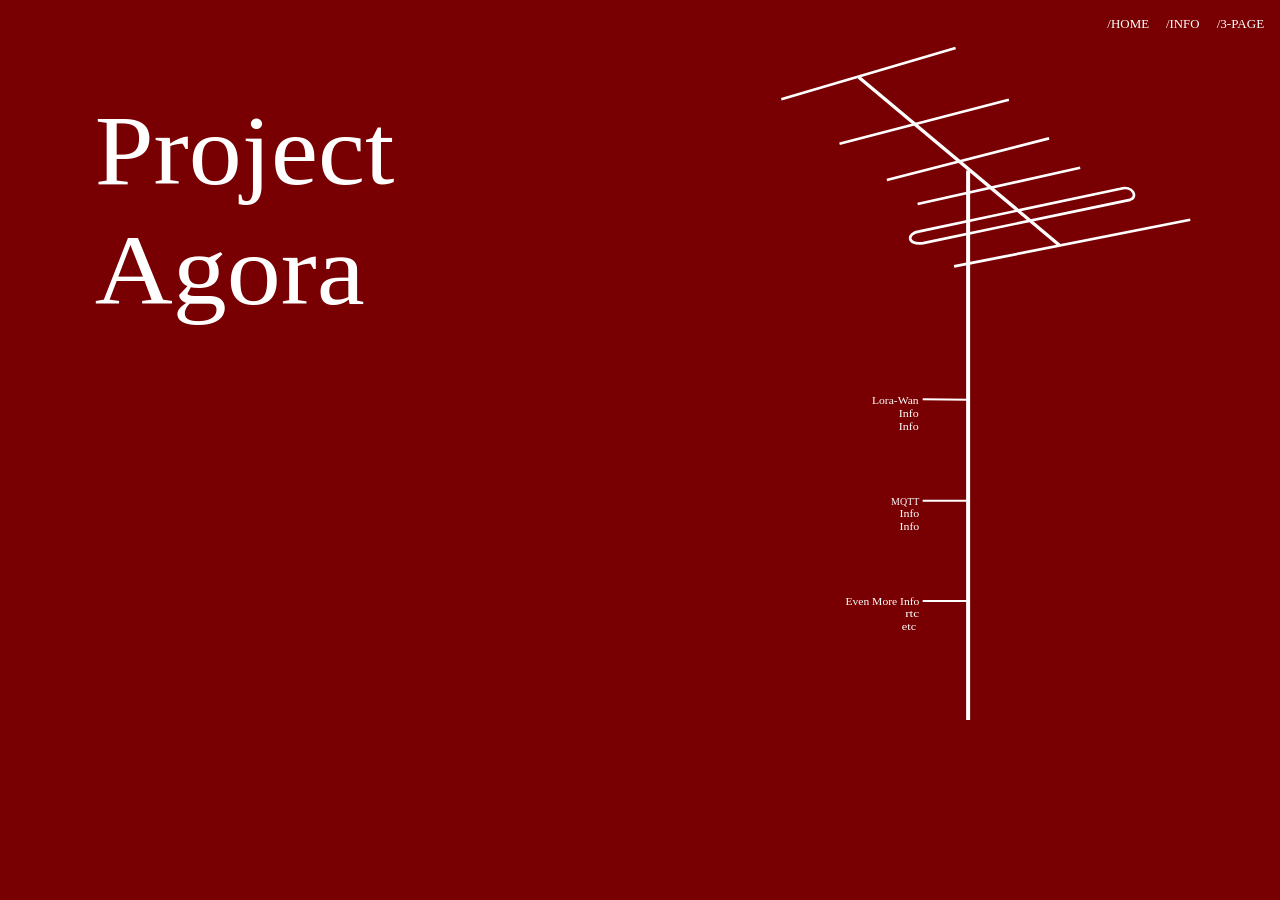
==== index.html @ 5cfa7a24 "sds" ====
<!doctype html>
<html lang="en">
  <head>
    <meta charset="UTF-8" />
    <meta name="viewport" content="width=device-width, initial-scale=1.0" />
    <title>Project Agora</title>
    <link rel="stylesheet" href="styles.css" />
  </head>
  <body class="page-home">
    <main class="stage">
      <section class="design-screen" aria-label="Project Agora home">
        <img class="screen-art desktop-art" src="assets/penpot/home-desktop.svg" alt="" aria-hidden="true" />
        <img class="screen-art mobile-art" src="assets/penpot/home-mobile.svg" alt="" aria-hidden="true" />

        <a class="screen-link desktop-link home-desktop-link home-link-home" href="index.html" aria-label="Home"></a>
        <a class="screen-link desktop-link home-desktop-link home-link-info" href="data-view.html" aria-label="Info"></a>
        <a class="screen-link desktop-link home-desktop-link home-link-more" href="more.html" aria-label="More Info"></a>
        <a class="screen-link desktop-link home-marker home-marker-one" href="data-view.html" aria-label="Lora-Wan Info"></a>
        <a class="screen-link desktop-link home-marker home-marker-two" href="data-view.html" aria-label="MQTT Info"></a>
        <a class="screen-link desktop-link home-marker home-marker-three" href="more.html" aria-label="Even More Info"></a>

        <a class="screen-link mobile-link home-mobile-link" href="index.html" aria-label="Home"></a>
        <a class="screen-link mobile-link home-mobile-marker home-mobile-marker-one" href="data-view.html" aria-label="Info"></a>
        <a class="screen-link mobile-link home-mobile-marker home-mobile-marker-two" href="more.html" aria-label="More Info"></a>
      </section>
    </main>
  </body>
</html>
---- styles.css ----
*,
*::before,
*::after {
  box-sizing: border-box;
}

html,
body {
  margin: 0;
  min-height: 100%;
}

body {
  overflow-x: hidden;
}

.stage {
  display: flex;
  min-height: 100vh;
  min-height: 100dvh;
  justify-content: center;
  align-items: flex-start;
  background: var(--page-background);
}

.design-screen {
  position: relative;
  flex: 0 0 auto;
  width: min(100vw, 1920px);
  aspect-ratio: 16 / 9;
  overflow: hidden;
  background: var(--page-background);
}

.screen-art {
  position: absolute;
  inset: 0;
  display: block;
  width: 100%;
  height: 100%;
}

.mobile-art,
.mobile-link {
  display: none;
}

.screen-link {
  position: absolute;
  z-index: 1;
  display: block;
  overflow: hidden;
  color: transparent;
  font-size: 0;
  text-decoration: none;
}

.screen-link:focus-visible {
  outline: 2px solid #fff;
  outline-offset: 2px;
}

.home-desktop-link {
  top: 1.7%;
  height: 2.8%;
}

.home-link-home {
  left: 86.5%;
  width: 3.5%;
}

.home-link-info {
  left: 91%;
  width: 3%;
}

.home-link-more {
  left: 95%;
  width: 4.5%;
}

.home-marker {
  left: 63.4%;
  width: 12%;
  height: 7%;
}

.home-marker-one {
  top: 53.8%;
}

.home-marker-two {
  top: 67.8%;
}

.home-marker-three {
  top: 81.8%;
}

.info-home-link {
  top: 1%;
  left: 2%;
  width: 35%;
  height: 17%;
}

.more-home-link {
  top: 7%;
  left: 2%;
  width: 34%;
  height: 23%;
}

.return-home-link {
  inset: 0;
}

body.page-home {
  --page-background: #790002;
}

body.page-info {
  --page-background: #004b00;
}

body.page-more {
  --page-background: #c45c00;
}

body.page-error {
  --page-background: #0000ff;
}

@media (max-width: 767px) {
  .design-screen {
    width: 100vw;
    max-width: none;
    aspect-ratio: 375 / 1080;
  }

  .desktop-art,
  .desktop-link {
    display: none;
  }

  .mobile-art,
  .mobile-link {
    display: block;
  }

  .home-mobile-link {
    top: 0.6%;
    left: 76%;
    width: 20%;
    height: 3.3%;
  }

  .home-mobile-marker {
    left: 8%;
    width: 62%;
    height: 4%;
  }

  .home-mobile-marker-one {
    top: 53.3%;
  }

  .home-mobile-marker-two {
    top: 67.7%;
  }

  .info-mobile-home-link {
    top: 2.5%;
    left: 6%;
    width: 75%;
    height: 12%;
  }

  .more-mobile-home-link {
    top: 2%;
    left: 5%;
    width: 85%;
    height: 27%;
  }
}
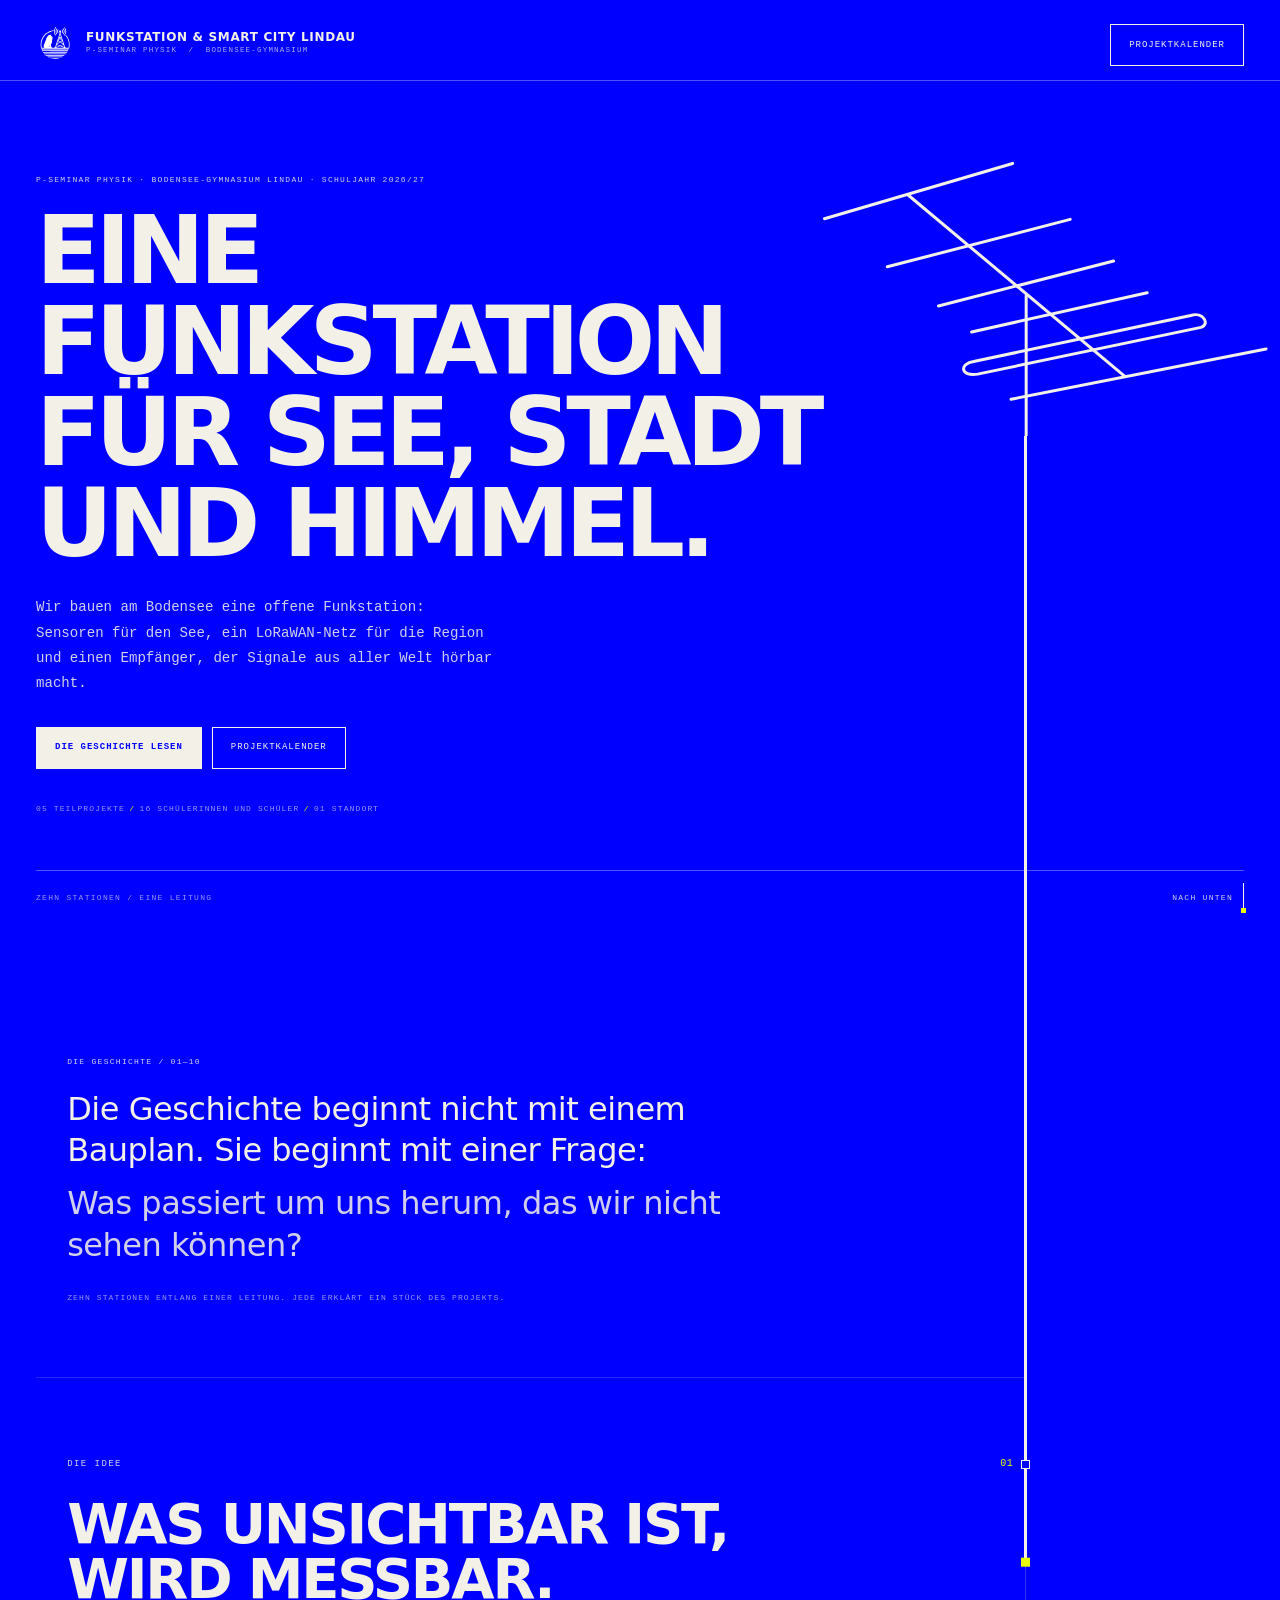
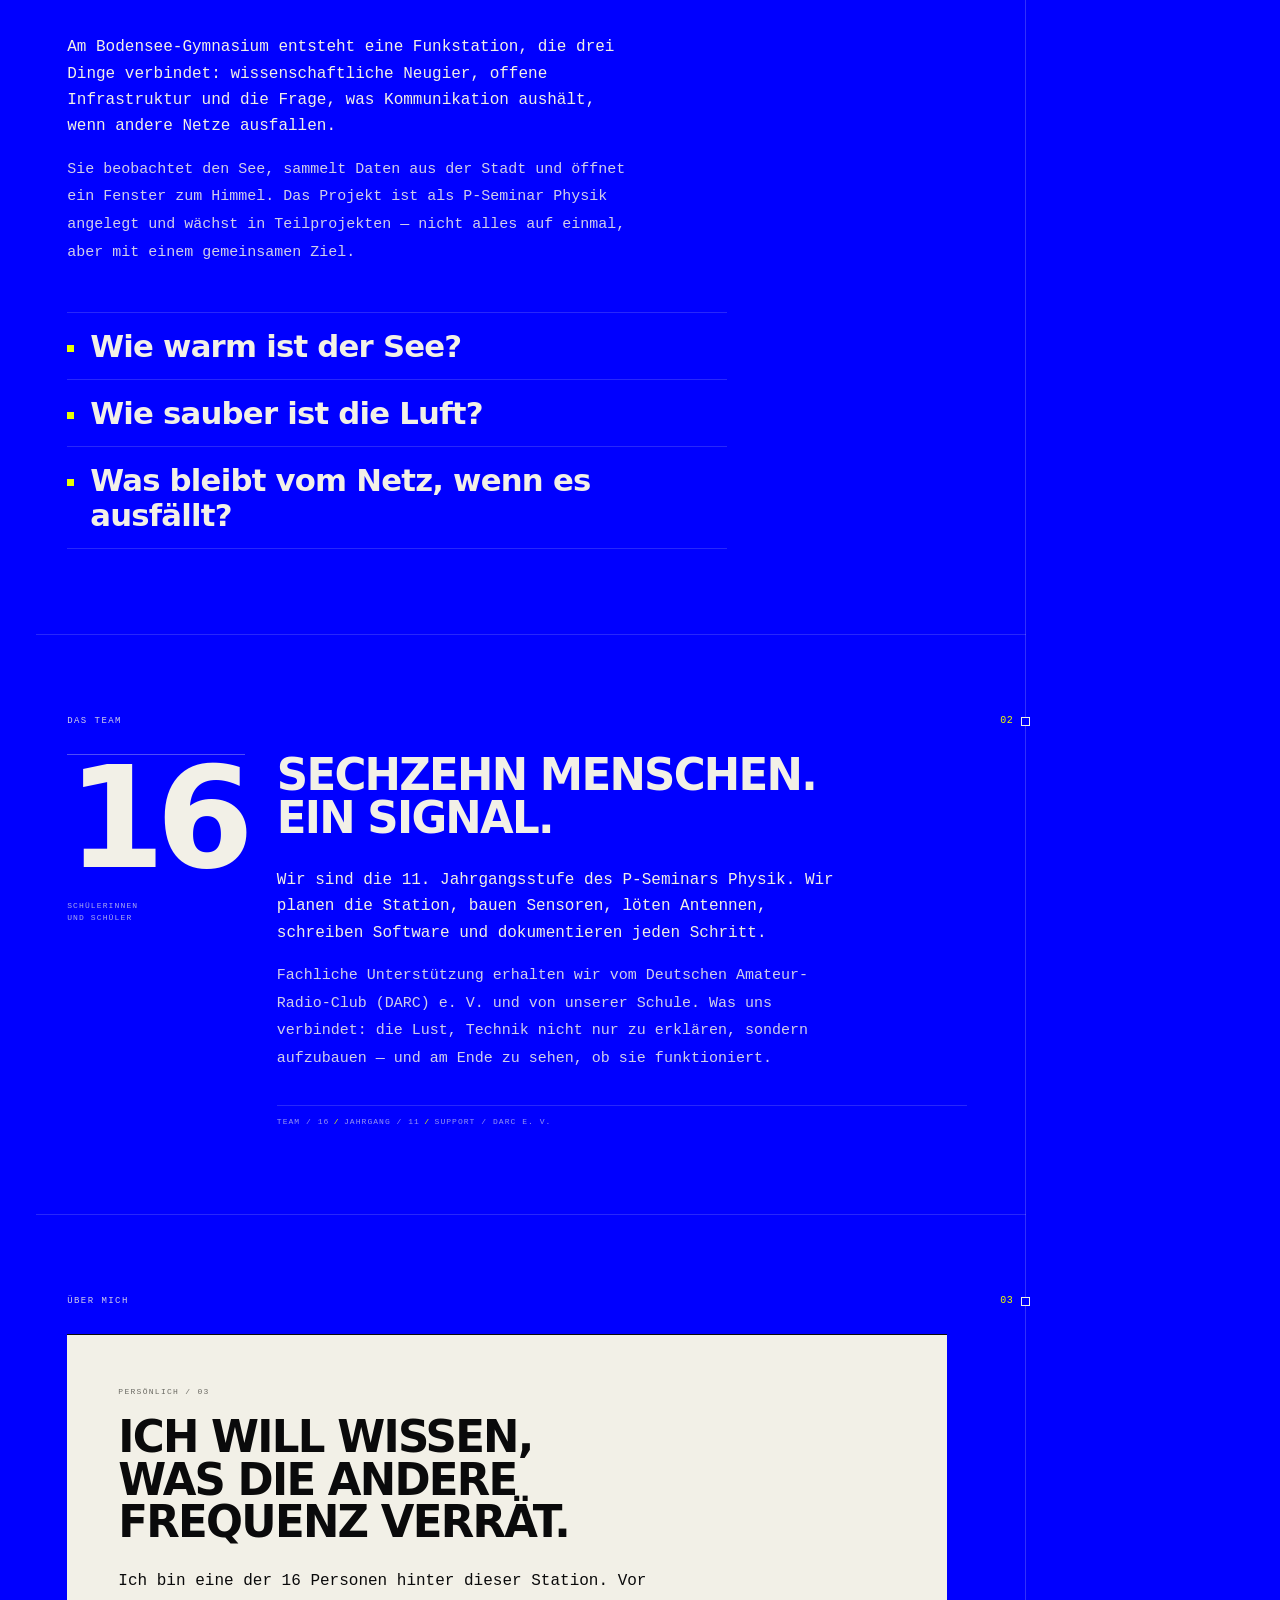
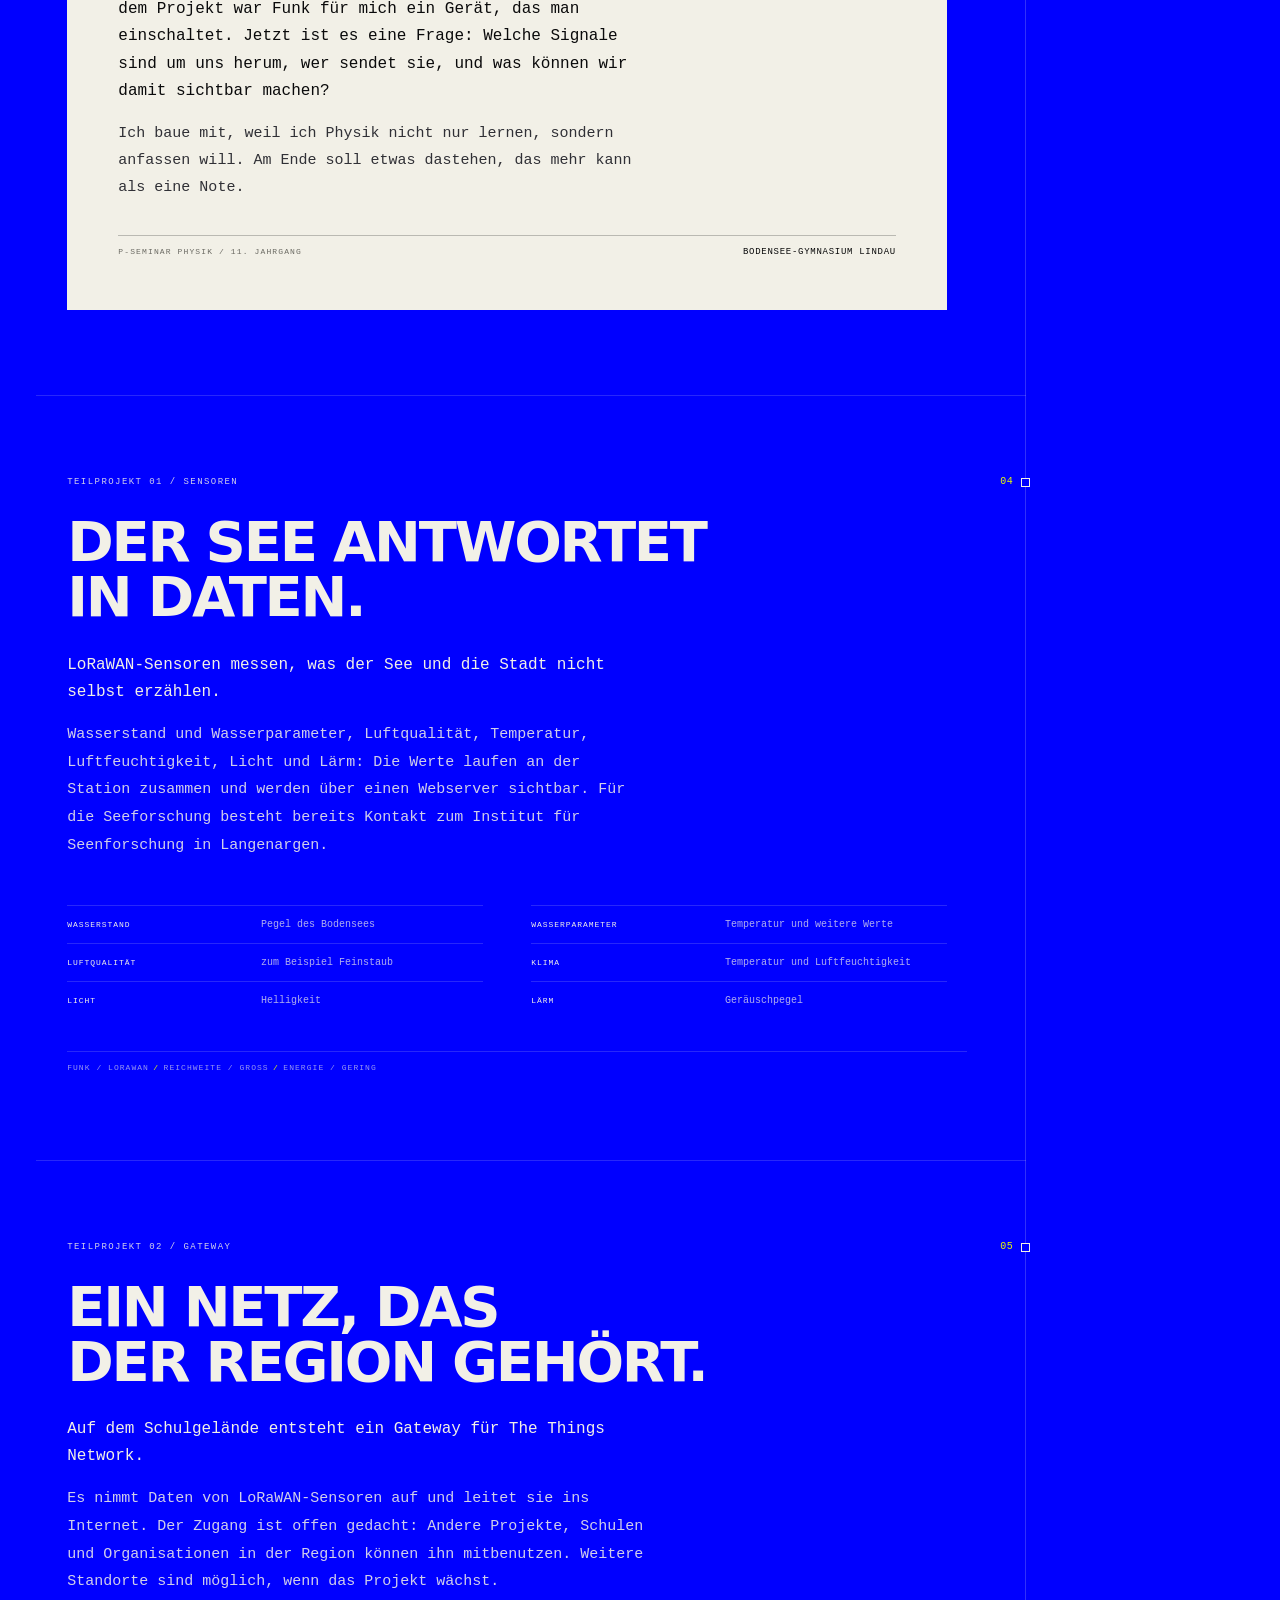
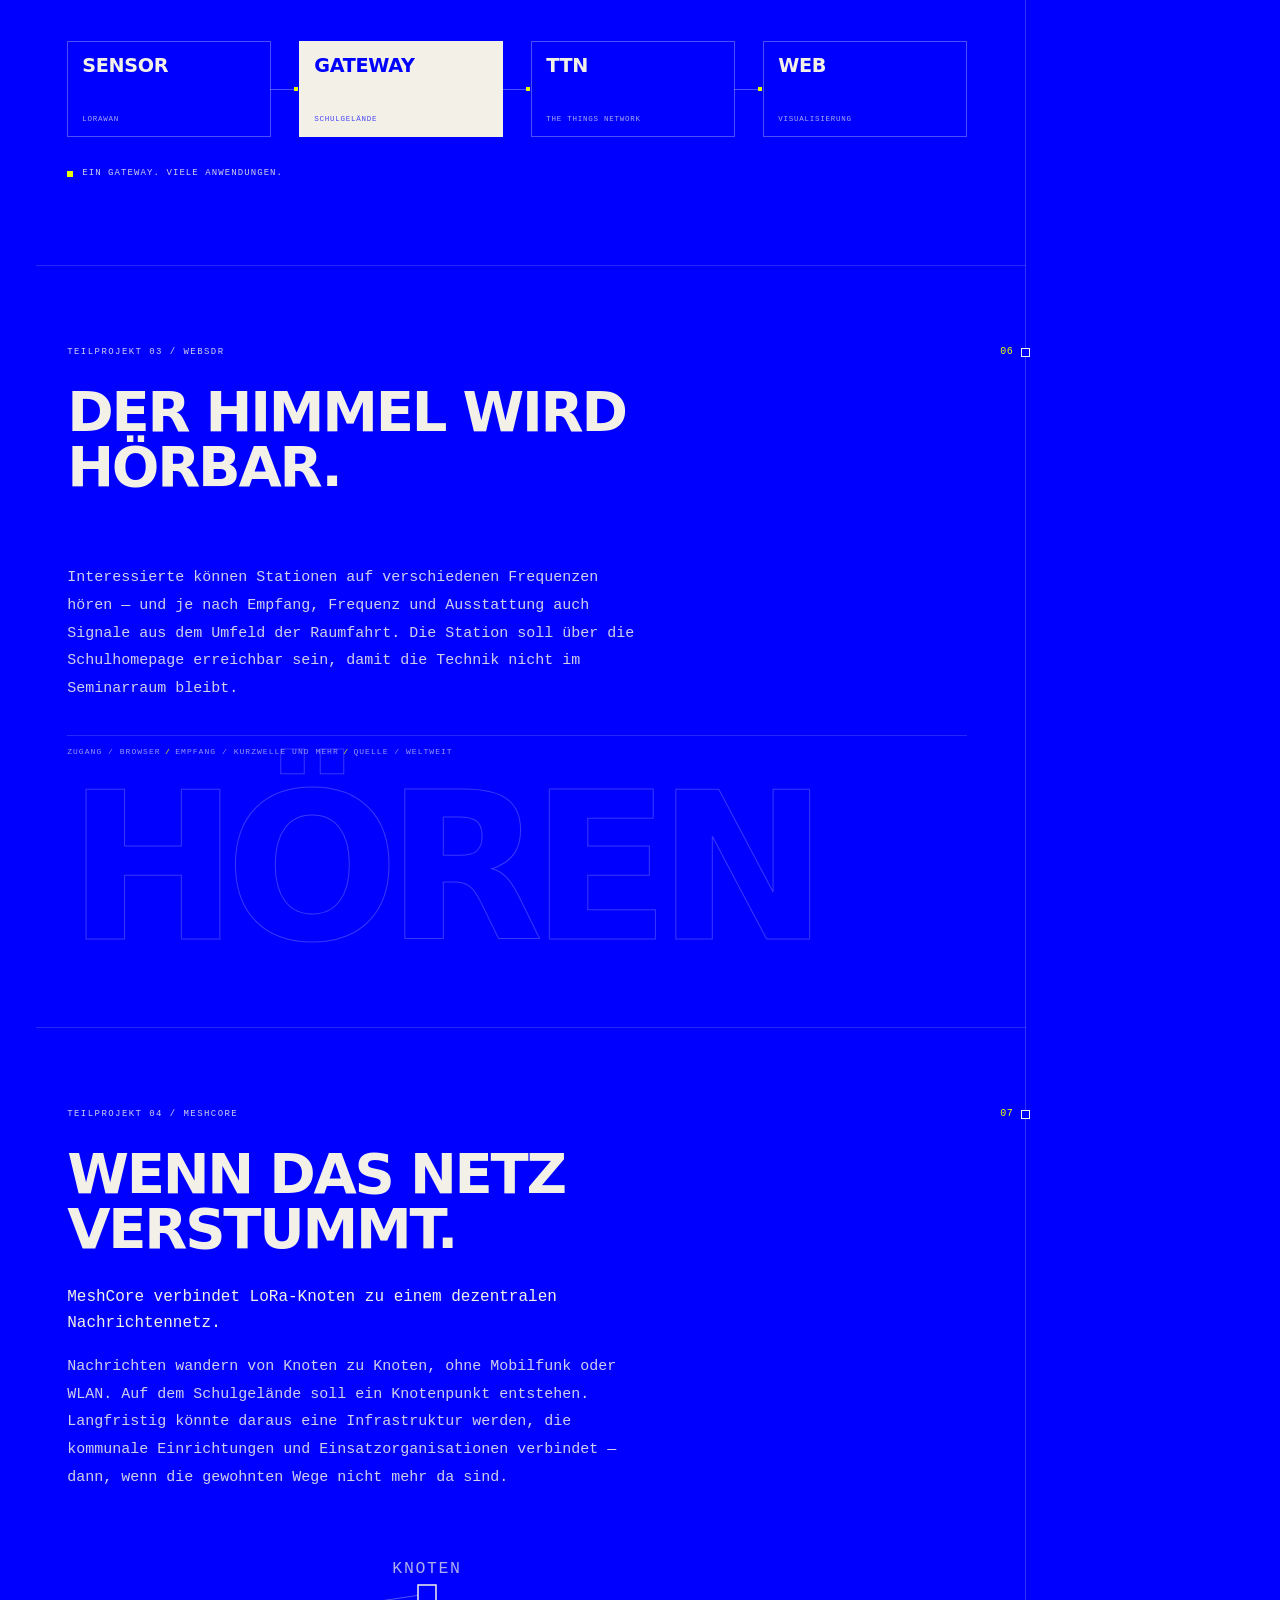
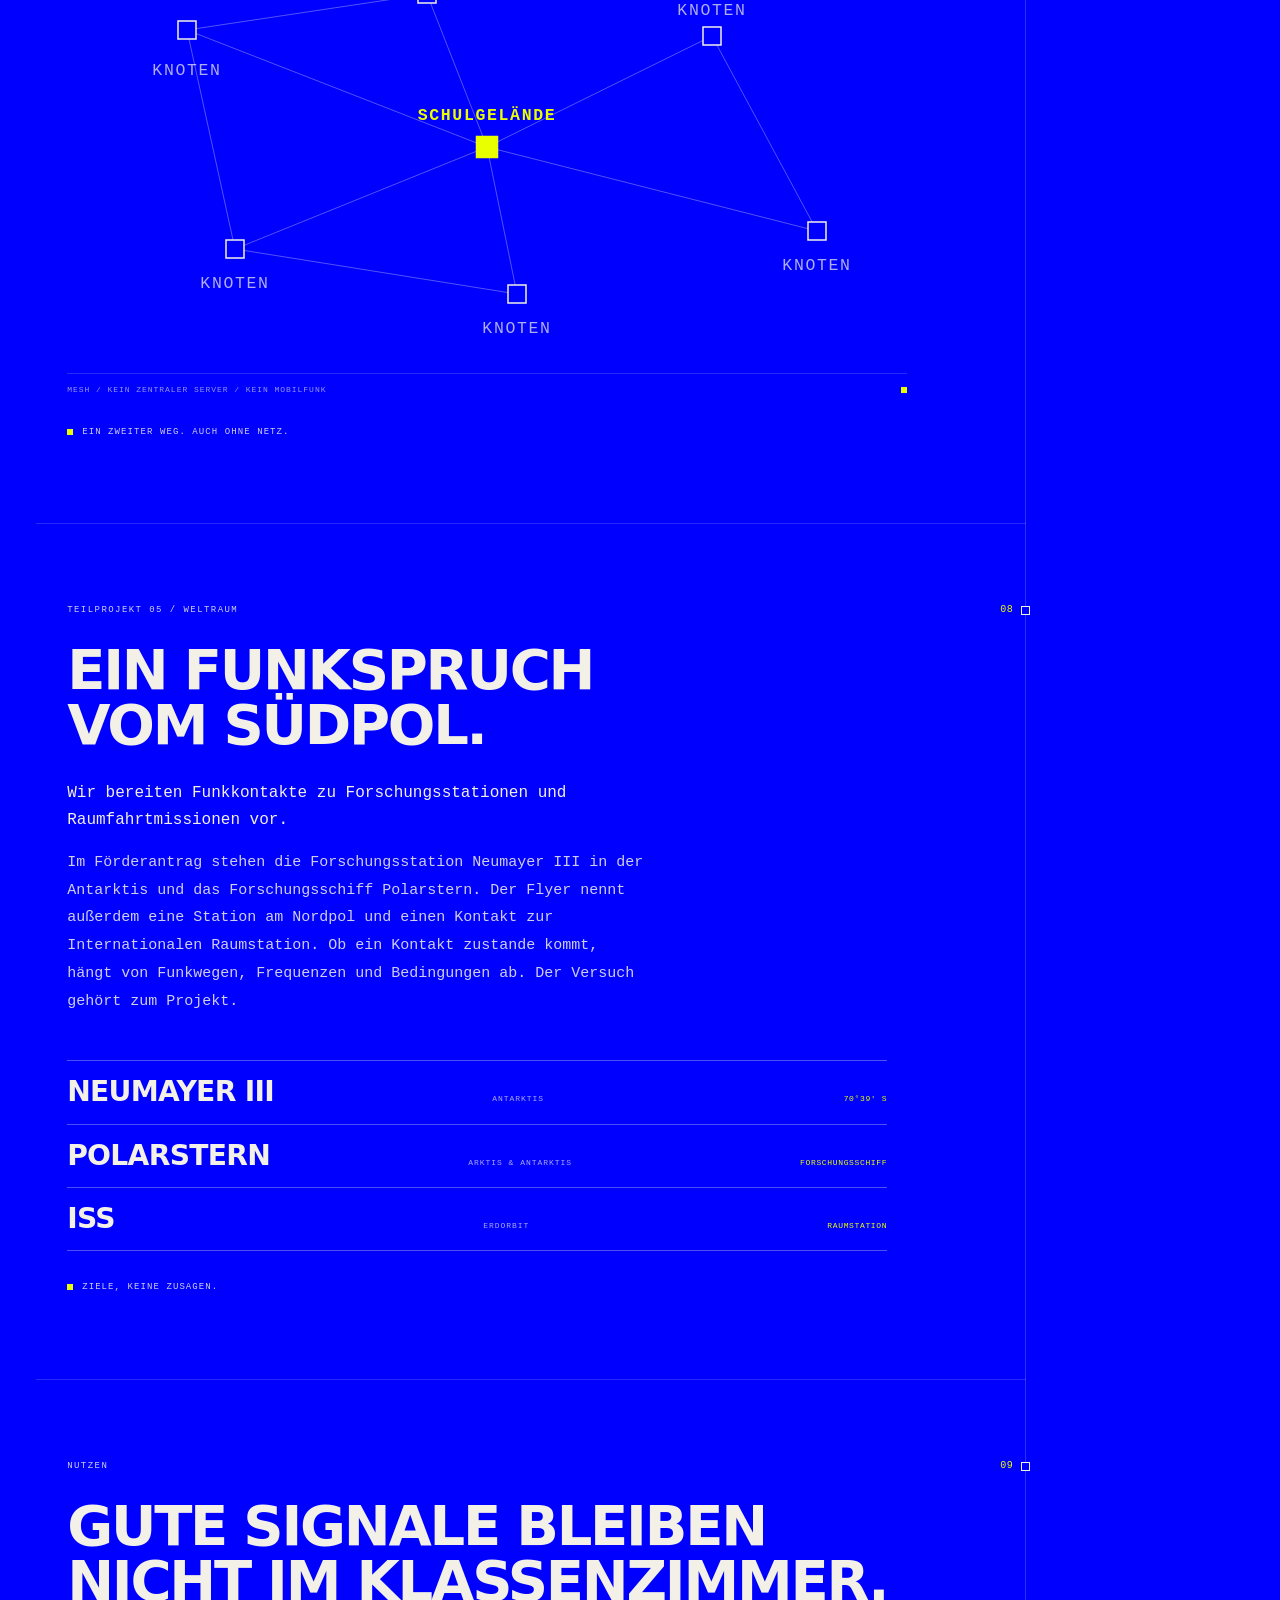
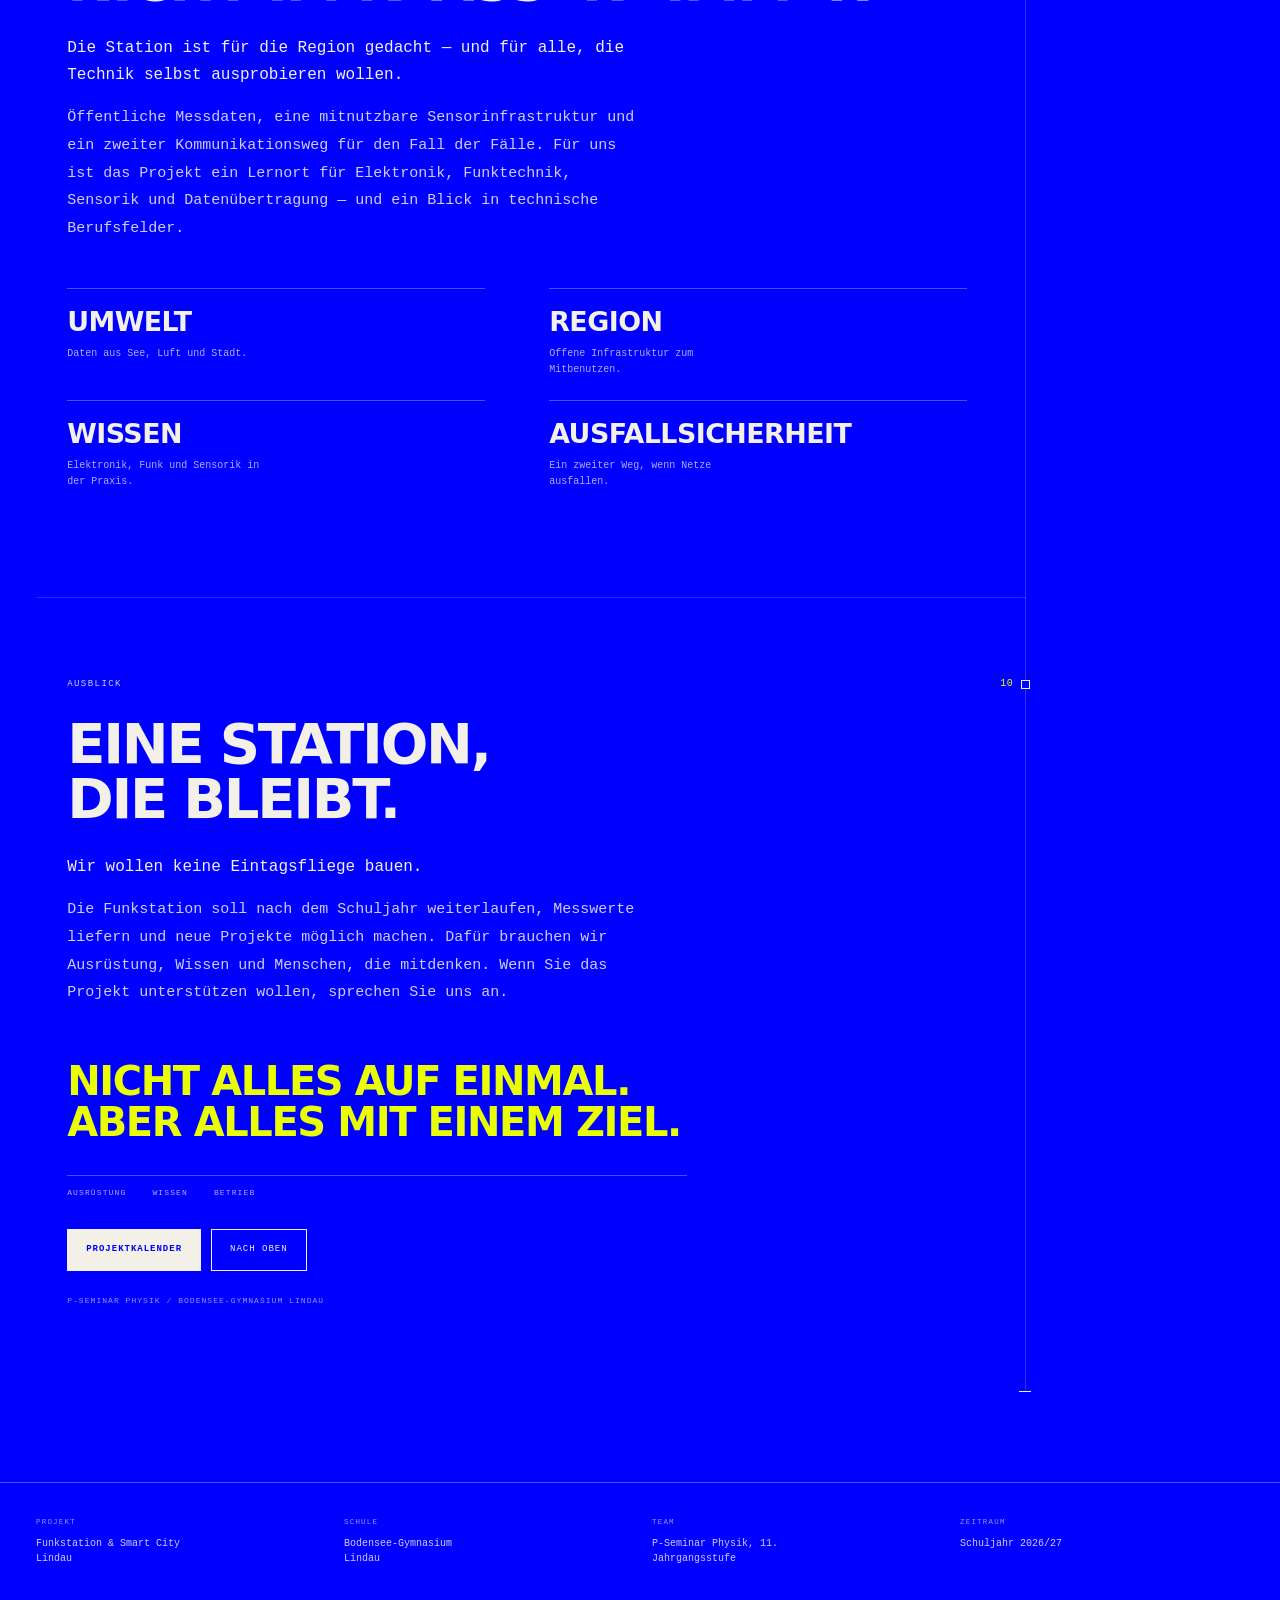
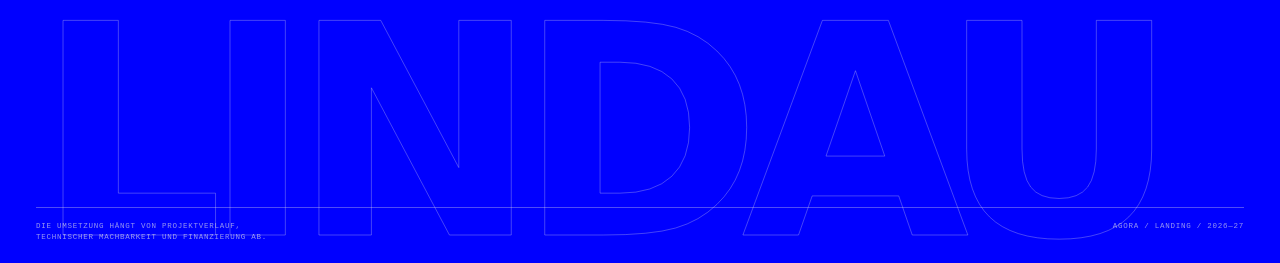
==== commit d79288f6: "Serve the Funkstation landing page at the site root Visitors to the project URL should arrive at the" ====
--- a/index.html
+++ b/index.html
@@ -1,28 +1,17 @@
 <!doctype html>
-<html lang="en">
+<html lang="de">
   <head>
     <meta charset="UTF-8" />
     <meta name="viewport" content="width=device-width, initial-scale=1.0" />
-    <title>Project Agora</title>
-    <link rel="stylesheet" href="styles.css" />
+    <title>Funkstation &amp; Smart City Lindau — Für See, Stadt und Himmel</title>
+    <link rel="canonical" href="landing.html" />
+    <meta http-equiv="refresh" content="0; url=landing.html" />
+    <link rel="icon" type="image/svg+xml" href="logoblue.svg" />
+    <script>
+      window.location.replace("landing.html" + window.location.search + window.location.hash);
+    </script>
   </head>
-  <body class="page-home">
-    <main class="stage">
-      <section class="design-screen" aria-label="Project Agora home">
-        <img class="screen-art desktop-art" src="assets/penpot/home-desktop.svg" alt="" aria-hidden="true" />
-        <img class="screen-art mobile-art" src="assets/penpot/home-mobile.svg" alt="" aria-hidden="true" />
-
-        <a class="screen-link desktop-link home-desktop-link home-link-home" href="index.html" aria-label="Home"></a>
-        <a class="screen-link desktop-link home-desktop-link home-link-info" href="data-view.html" aria-label="Info"></a>
-        <a class="screen-link desktop-link home-desktop-link home-link-more" href="more.html" aria-label="More Info"></a>
-        <a class="screen-link desktop-link home-marker home-marker-one" href="data-view.html" aria-label="Lora-Wan Info"></a>
-        <a class="screen-link desktop-link home-marker home-marker-two" href="data-view.html" aria-label="MQTT Info"></a>
-        <a class="screen-link desktop-link home-marker home-marker-three" href="more.html" aria-label="Even More Info"></a>
-
-        <a class="screen-link mobile-link home-mobile-link" href="index.html" aria-label="Home"></a>
-        <a class="screen-link mobile-link home-mobile-marker home-mobile-marker-one" href="data-view.html" aria-label="Info"></a>
-        <a class="screen-link mobile-link home-mobile-marker home-mobile-marker-two" href="more.html" aria-label="More Info"></a>
-      </section>
-    </main>
+  <body>
+    <p><a href="landing.html">Funkstation &amp; Smart City Lindau</a></p>
   </body>
 </html>
